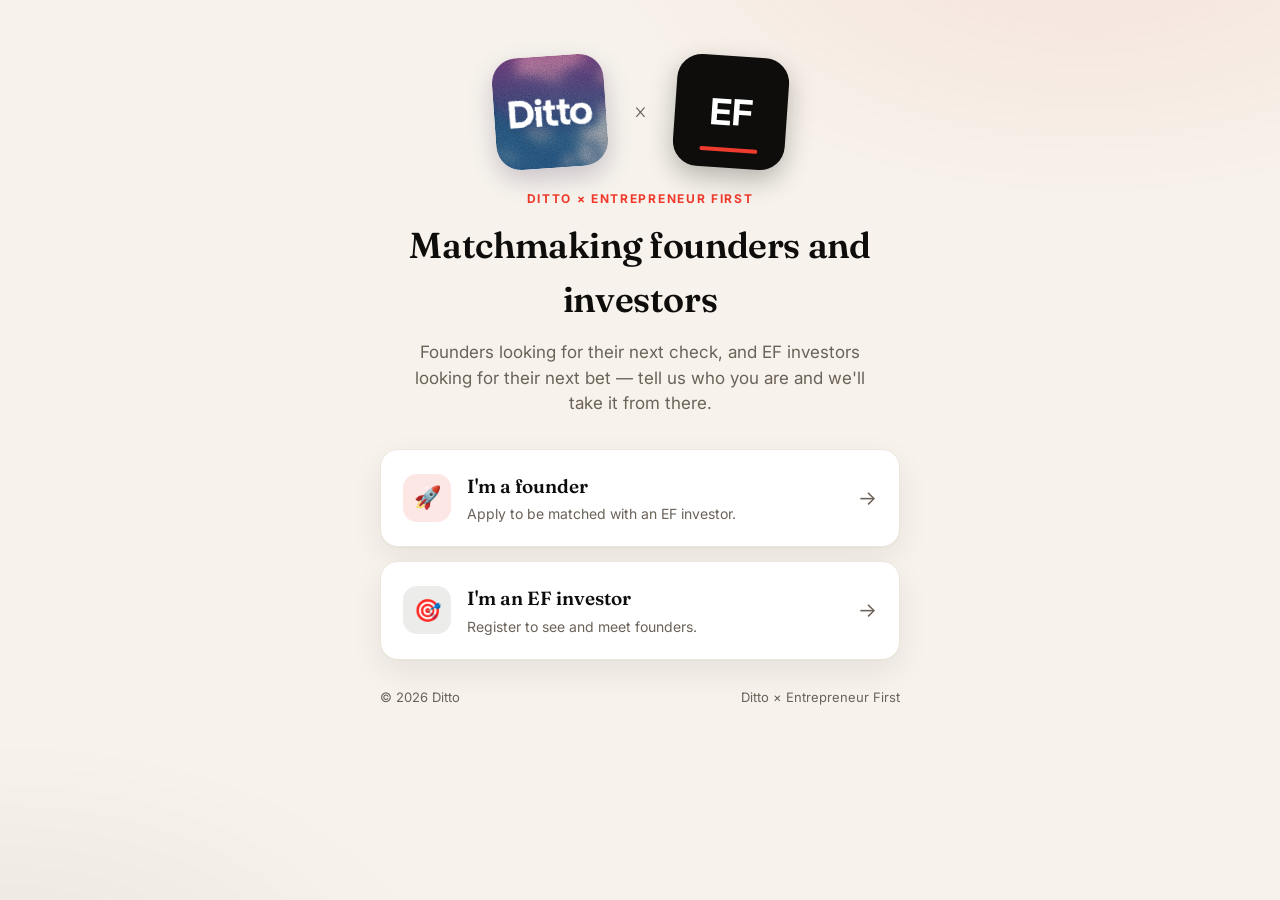
==== index.html @ c73a6417 "Initial Ditto x EF matchmaking landing page Founder application and EF investor registration forms, " ====
<!DOCTYPE html>
<html lang="en">
<head>
  <meta charset="UTF-8" />
  <meta name="viewport" content="width=device-width, initial-scale=1.0" />
  <title>Ditto × EF — Founders meet Investors</title>
  <meta name="description" content="Ditto x Entrepreneur First. Founders and EF investors, matched." />

  <!-- Open Graph -->
  <meta property="og:title" content="Ditto × EF — Founders meet Investors" />
  <meta property="og:description" content="Apply as a founder or an EF investor and get matched." />
  <meta property="og:type" content="website" />

  <link rel="preconnect" href="https://fonts.googleapis.com" />
  <link rel="preconnect" href="https://fonts.gstatic.com" crossorigin />
  <link href="https://fonts.googleapis.com/css2?family=Inter:wght@400;500;600;700&family=Fraunces:opsz,wght@9..144,500;9..144,600;9..144,700&display=swap" rel="stylesheet" />
  <link rel="stylesheet" href="styles.css" />
</head>
<body>
  <div class="bg-grain" aria-hidden="true"></div>

  <main class="wrap">
    <header class="hero">
      <div class="logos">
        <img class="logo-ditto" src="assets/ditto-logo.png" alt="Ditto" />
        <span class="logo-x" aria-hidden="true">×</span>
        <div class="logo-ef" aria-label="Entrepreneur First"><span>EF</span></div>
      </div>
      <p class="eyebrow">Ditto × Entrepreneur First</p>
      <h1 class="headline">Matchmaking founders and investors</h1>
      <p class="subtitle">
        Founders looking for their next check, and EF investors looking for
        their next bet — tell us who you are and we'll take it from there.
      </p>
    </header>

    <section class="choices" aria-label="Choose how you'd like to apply">
      <a class="choice-card founder" href="founder.html">
        <div class="choice-icon">🚀</div>
        <div class="choice-copy">
          <p class="choice-title">I'm a founder</p>
          <p class="choice-desc">Apply to be matched with an EF investor.</p>
        </div>
        <span class="choice-arrow" aria-hidden="true">→</span>
      </a>

      <a class="choice-card investor" href="investor.html">
        <div class="choice-icon">🎯</div>
        <div class="choice-copy">
          <p class="choice-title">I'm an EF investor</p>
          <p class="choice-desc">Register to see and meet founders.</p>
        </div>
        <span class="choice-arrow" aria-hidden="true">→</span>
      </a>
    </section>

    <footer class="footer">
      <span>© <span id="year"></span> Ditto</span>
      <span>Ditto × Entrepreneur First</span>
    </footer>
  </main>

  <script src="script.js"></script>
</body>
</html>
---- styles.css ----
:root {
  --bg: #f7f3ec;
  --ink: #0e0d0c;
  --ink-soft: #6b6258;
  --accent: #ef3b2d;       /* EF red */
  --accent-ink: #ffffff;
  --ditto-pink: #ff2e9a;   /* secondary, used sparingly for the Ditto side */
  --card: #ffffff;
  --line: #ece6dd;
  --line-strong: #d9d0c4;
  --radius: 18px;
  --shadow: 0 1px 2px rgba(14, 13, 12, 0.04), 0 12px 32px rgba(14, 13, 12, 0.07);
}

* { box-sizing: border-box; }

html { -webkit-text-size-adjust: 100%; }

body {
  margin: 0;
  background: var(--bg);
  color: var(--ink);
  font-family: "Inter", system-ui, -apple-system, sans-serif;
  line-height: 1.5;
  -webkit-font-smoothing: antialiased;
}

.bg-grain {
  position: fixed;
  inset: 0;
  z-index: 0;
  pointer-events: none;
  background:
    radial-gradient(60% 50% at 85% -10%, rgba(239, 59, 45, 0.09), transparent 70%),
    radial-gradient(50% 40% at 0% 110%, rgba(14, 13, 12, 0.05), transparent 70%);
}

.wrap {
  position: relative;
  z-index: 1;
  max-width: 560px;
  margin: 0 auto;
  padding: 56px 20px 40px;
}

a { color: inherit; }

/* Hero / co-brand lockup */
.hero { text-align: center; margin-bottom: 32px; }

.logos {
  display: flex;
  align-items: center;
  justify-content: center;
  gap: clamp(14px, 4.5vw, 28px);
  margin-bottom: 22px;
}

.logo-ditto {
  height: clamp(84px, 24vw, 112px);
  width: auto;
  display: block;
  border-radius: 22%;
  transform: rotate(-4deg);
  box-shadow: 0 10px 26px rgba(60, 40, 90, 0.24);
}

.logo-x {
  font-family: "Fraunces", Georgia, serif;
  font-size: clamp(20px, 6vw, 26px);
  color: var(--ink-soft);
  line-height: 1;
}

/* EF badge — stand-in for the official EF mark until the real logo asset is swapped in */
.logo-ef {
  display: flex;
  align-items: center;
  justify-content: center;
  height: clamp(84px, 24vw, 112px);
  width: clamp(84px, 24vw, 112px);
  background: var(--ink);
  border-radius: 22%;
  transform: rotate(4deg);
  box-shadow: 0 10px 26px rgba(14, 13, 12, 0.28);
  position: relative;
}

.logo-ef span {
  font-family: "Inter", sans-serif;
  font-weight: 700;
  font-size: clamp(26px, 8vw, 36px);
  color: #fff;
  letter-spacing: -0.02em;
}

.logo-ef::after {
  content: "";
  position: absolute;
  bottom: 14%;
  left: 24%;
  right: 24%;
  height: 4px;
  background: var(--accent);
  border-radius: 2px;
}

.eyebrow {
  font-family: "Inter", sans-serif;
  font-weight: 700;
  font-size: 12px;
  letter-spacing: 0.14em;
  text-transform: uppercase;
  color: var(--accent);
  margin: 0 0 10px;
}

.headline {
  font-family: "Fraunces", Georgia, serif;
  font-weight: 600;
  font-size: clamp(26px, 7vw, 36px);
  letter-spacing: -0.01em;
  margin: 0 0 14px;
}

.subtitle {
  font-size: 17px;
  color: var(--ink-soft);
  max-width: 42ch;
  margin: 0 auto 8px;
}

/* Landing choice cards */
.choices {
  display: grid;
  gap: 14px;
  margin-top: 32px;
}

.choice-card {
  display: flex;
  align-items: center;
  gap: 16px;
  background: var(--card);
  border: 1px solid var(--line);
  border-radius: var(--radius);
  box-shadow: var(--shadow);
  padding: 22px 22px;
  text-decoration: none;
  color: var(--ink);
  transition: transform 0.12s, box-shadow 0.15s, border-color 0.15s;
}

.choice-card:hover {
  transform: translateY(-2px);
  border-color: var(--line-strong);
  box-shadow: 0 4px 8px rgba(14, 13, 12, 0.05), 0 16px 36px rgba(14, 13, 12, 0.1);
}

.choice-icon {
  flex-shrink: 0;
  width: 48px;
  height: 48px;
  border-radius: 14px;
  display: flex;
  align-items: center;
  justify-content: center;
  font-size: 22px;
}

.choice-card.founder .choice-icon { background: rgba(239, 59, 45, 0.12); }
.choice-card.investor .choice-icon { background: rgba(14, 13, 12, 0.08); }

.choice-copy { flex: 1; }

.choice-title {
  font-family: "Fraunces", Georgia, serif;
  font-weight: 600;
  font-size: 19px;
  margin: 0 0 3px;
}

.choice-desc {
  font-size: 14px;
  color: var(--ink-soft);
  margin: 0;
}

.choice-arrow {
  font-size: 20px;
  color: var(--ink-soft);
  flex-shrink: 0;
}

/* Card (forms) */
.card {
  background: var(--card);
  border: 1px solid var(--line);
  border-radius: var(--radius);
  box-shadow: var(--shadow);
  padding: 28px 24px;
}

.card-title {
  font-family: "Fraunces", Georgia, serif;
  font-weight: 600;
  font-size: 24px;
  margin: 0 0 20px;
}

.back-link {
  display: inline-flex;
  align-items: center;
  gap: 6px;
  font-size: 14px;
  font-weight: 600;
  color: var(--ink-soft);
  text-decoration: none;
  margin-bottom: 18px;
}

.back-link:hover { color: var(--ink); }

/* Fields */
.field { margin-bottom: 18px; }

.field-row {
  display: grid;
  grid-template-columns: 1fr 1fr;
  gap: 14px;
}

label, legend {
  display: block;
  font-size: 14px;
  font-weight: 600;
  margin-bottom: 7px;
  padding: 0;
}

.hint {
  font-weight: 400;
  color: var(--ink-soft);
  font-size: 13px;
}

input[type="text"],
input[type="email"],
input[type="url"],
input[type="number"],
select,
textarea {
  width: 100%;
  font: inherit;
  color: var(--ink);
  background: #fdfbf8;
  border: 1px solid var(--line-strong);
  border-radius: 12px;
  padding: 12px 14px;
  transition: border-color 0.15s, box-shadow 0.15s;
  appearance: none;
}

select {
  background-image: url("data:image/svg+xml,%3Csvg xmlns='http://www.w3.org/2000/svg' viewBox='0 0 20 20' fill='%236b6258'%3E%3Cpath d='M5.5 7.5l4.5 4.5 4.5-4.5' stroke='%236b6258' stroke-width='1.5' fill='none' stroke-linecap='round' stroke-linejoin='round'/%3E%3C/svg%3E");
  background-repeat: no-repeat;
  background-position: right 14px center;
  padding-right: 38px;
}

input::placeholder, textarea::placeholder { color: #b3a99c; }

input:focus, textarea:focus, select:focus {
  outline: none;
  border-color: var(--accent);
  box-shadow: 0 0 0 3px rgba(239, 59, 45, 0.14);
  background: #fff;
}

textarea { resize: vertical; min-height: 56px; }

fieldset { border: 0; margin: 0 0 18px; padding: 0; }

/* Segmented control */
.segmented {
  display: grid;
  gap: 8px;
}

.segmented.cols-2 { grid-template-columns: 1fr 1fr; }
.segmented.cols-3 { grid-template-columns: repeat(3, 1fr); }

.seg { margin: 0; cursor: pointer; }
.seg input { position: absolute; opacity: 0; pointer-events: none; }

.seg span {
  display: block;
  text-align: center;
  font-weight: 500;
  font-size: 14px;
  padding: 12px 8px;
  border: 1px solid var(--line-strong);
  border-radius: 12px;
  background: #fdfbf8;
  transition: all 0.15s;
}

.seg input:checked + span {
  border-color: var(--accent);
  background: var(--accent);
  color: var(--accent-ink);
  box-shadow: 0 4px 12px rgba(239, 59, 45, 0.22);
}

.seg input:focus-visible + span {
  box-shadow: 0 0 0 3px rgba(239, 59, 45, 0.3);
}

/* Submit */
.submit {
  width: 100%;
  font: inherit;
  font-weight: 600;
  font-size: 16px;
  color: var(--accent-ink);
  background: var(--ink);
  border: 0;
  border-radius: 12px;
  padding: 15px;
  margin-top: 6px;
  cursor: pointer;
  transition: transform 0.08s, box-shadow 0.15s, opacity 0.15s, background 0.15s;
  box-shadow: 0 6px 18px rgba(14, 13, 12, 0.24);
}

.submit:hover { background: var(--accent); box-shadow: 0 8px 22px rgba(239, 59, 45, 0.3); }
.submit:active { transform: translateY(1px); }
.submit:disabled { opacity: 0.6; cursor: progress; }

.form-note {
  text-align: center;
  font-size: 14px;
  margin: 14px 0 0;
  min-height: 1px;
}
.form-note.ok { color: #1a7f4b; }
.form-note.err { color: var(--accent); }

/* Footer */
.footer {
  display: flex;
  justify-content: space-between;
  flex-wrap: wrap;
  gap: 8px;
  margin-top: 28px;
  font-size: 13px;
  color: var(--ink-soft);
}

.hidden { display: none; }

@media (max-width: 460px) {
  .field-row { grid-template-columns: 1fr; }
  .segmented.cols-3 { grid-template-columns: 1fr; }
}
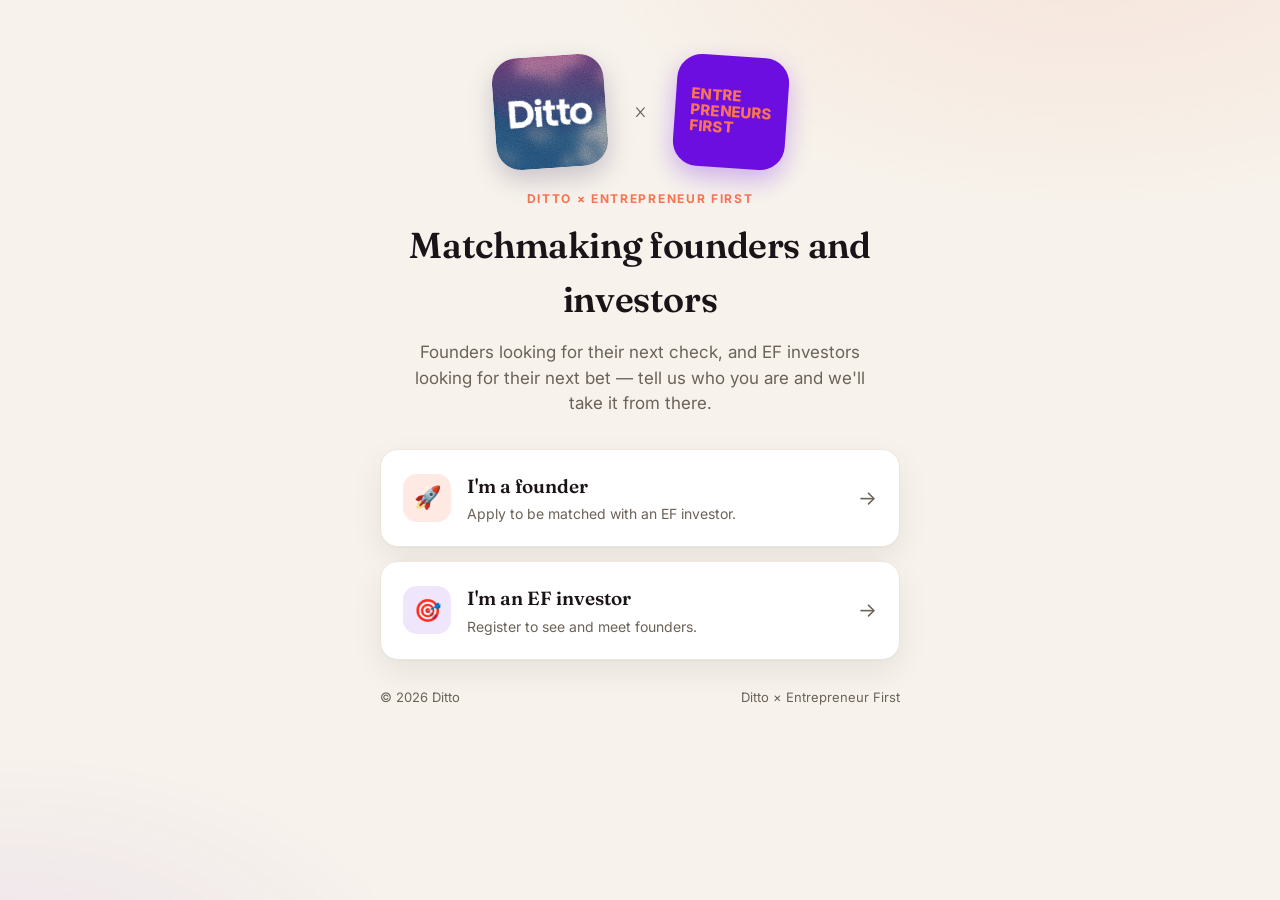
==== commit c0fd23c2: "Match EF's real brand: electric purple + coral, wordmark-style badge Co-Authored-By: Claude Fable 5 " ====
--- a/index.html
+++ b/index.html
@@ -24,7 +24,7 @@
       <div class="logos">
         <img class="logo-ditto" src="assets/ditto-logo.png" alt="Ditto" />
         <span class="logo-x" aria-hidden="true">×</span>
-        <div class="logo-ef" aria-label="Entrepreneur First"><span>EF</span></div>
+        <div class="logo-ef" aria-label="Entrepreneurs First"><span>Entre<br />preneurs<br />First</span></div>
       </div>
       <p class="eyebrow">Ditto × Entrepreneur First</p>
       <h1 class="headline">Matchmaking founders and investors</h1>
--- a/styles.css
+++ b/styles.css
@@ -1,8 +1,9 @@
 :root {
   --bg: #f7f3ec;
-  --ink: #0e0d0c;
+  --ink: #1a1418;
   --ink-soft: #6b6258;
-  --accent: #ef3b2d;       /* EF red */
+  --accent: #fa7452;       /* EF coral orange */
+  --ef-purple: #6c0ee0;    /* EF electric purple */
   --accent-ink: #ffffff;
   --ditto-pink: #ff2e9a;   /* secondary, used sparingly for the Ditto side */
   --card: #ffffff;
@@ -31,8 +32,8 @@
   z-index: 0;
   pointer-events: none;
   background:
-    radial-gradient(60% 50% at 85% -10%, rgba(239, 59, 45, 0.09), transparent 70%),
-    radial-gradient(50% 40% at 0% 110%, rgba(14, 13, 12, 0.05), transparent 70%);
+    radial-gradient(60% 50% at 85% -10%, rgba(250, 116, 82, 0.12), transparent 70%),
+    radial-gradient(50% 40% at 0% 110%, rgba(108, 14, 224, 0.07), transparent 70%);
 }
 
 .wrap {
@@ -72,37 +73,29 @@
   line-height: 1;
 }
 
-/* EF badge — stand-in for the official EF mark until the real logo asset is swapped in */
+/* EF badge — CSS recreation of the EF wordmark (stacked coral caps on purple);
+   swap for the official logo asset if a file becomes available */
 .logo-ef {
   display: flex;
   align-items: center;
   justify-content: center;
   height: clamp(84px, 24vw, 112px);
   width: clamp(84px, 24vw, 112px);
-  background: var(--ink);
+  background: var(--ef-purple);
   border-radius: 22%;
   transform: rotate(4deg);
-  box-shadow: 0 10px 26px rgba(14, 13, 12, 0.28);
-  position: relative;
+  box-shadow: 0 10px 26px rgba(108, 14, 224, 0.30);
 }
 
 .logo-ef span {
   font-family: "Inter", sans-serif;
-  font-weight: 700;
-  font-size: clamp(26px, 8vw, 36px);
-  color: #fff;
-  letter-spacing: -0.02em;
-}
-
-.logo-ef::after {
-  content: "";
-  position: absolute;
-  bottom: 14%;
-  left: 24%;
-  right: 24%;
-  height: 4px;
-  background: var(--accent);
-  border-radius: 2px;
+  font-weight: 800;
+  font-size: clamp(11px, 3.2vw, 15px);
+  line-height: 1.05;
+  color: var(--accent);
+  text-transform: uppercase;
+  text-align: left;
+  letter-spacing: 0.01em;
 }
 
 .eyebrow {
@@ -168,8 +161,8 @@
   font-size: 22px;
 }
 
-.choice-card.founder .choice-icon { background: rgba(239, 59, 45, 0.12); }
-.choice-card.investor .choice-icon { background: rgba(14, 13, 12, 0.08); }
+.choice-card.founder .choice-icon { background: rgba(250, 116, 82, 0.16); }
+.choice-card.investor .choice-icon { background: rgba(108, 14, 224, 0.10); }
 
 .choice-copy { flex: 1; }
 
@@ -273,7 +266,7 @@
 input:focus, textarea:focus, select:focus {
   outline: none;
   border-color: var(--accent);
-  box-shadow: 0 0 0 3px rgba(239, 59, 45, 0.14);
+  box-shadow: 0 0 0 3px rgba(250, 116, 82, 0.18);
   background: #fff;
 }
 
@@ -309,11 +302,11 @@
   border-color: var(--accent);
   background: var(--accent);
   color: var(--accent-ink);
-  box-shadow: 0 4px 12px rgba(239, 59, 45, 0.22);
+  box-shadow: 0 4px 12px rgba(250, 116, 82, 0.28);
 }
 
 .seg input:focus-visible + span {
-  box-shadow: 0 0 0 3px rgba(239, 59, 45, 0.3);
+  box-shadow: 0 0 0 3px rgba(250, 116, 82, 0.35);
 }
 
 /* Submit */
@@ -323,17 +316,17 @@
   font-weight: 600;
   font-size: 16px;
   color: var(--accent-ink);
-  background: var(--ink);
+  background: var(--ef-purple);
   border: 0;
   border-radius: 12px;
   padding: 15px;
   margin-top: 6px;
   cursor: pointer;
   transition: transform 0.08s, box-shadow 0.15s, opacity 0.15s, background 0.15s;
-  box-shadow: 0 6px 18px rgba(14, 13, 12, 0.24);
-}
-
-.submit:hover { background: var(--accent); box-shadow: 0 8px 22px rgba(239, 59, 45, 0.3); }
+  box-shadow: 0 6px 18px rgba(108, 14, 224, 0.26);
+}
+
+.submit:hover { background: var(--accent); box-shadow: 0 8px 22px rgba(250, 116, 82, 0.36); }
 .submit:active { transform: translateY(1px); }
 .submit:disabled { opacity: 0.6; cursor: progress; }
 
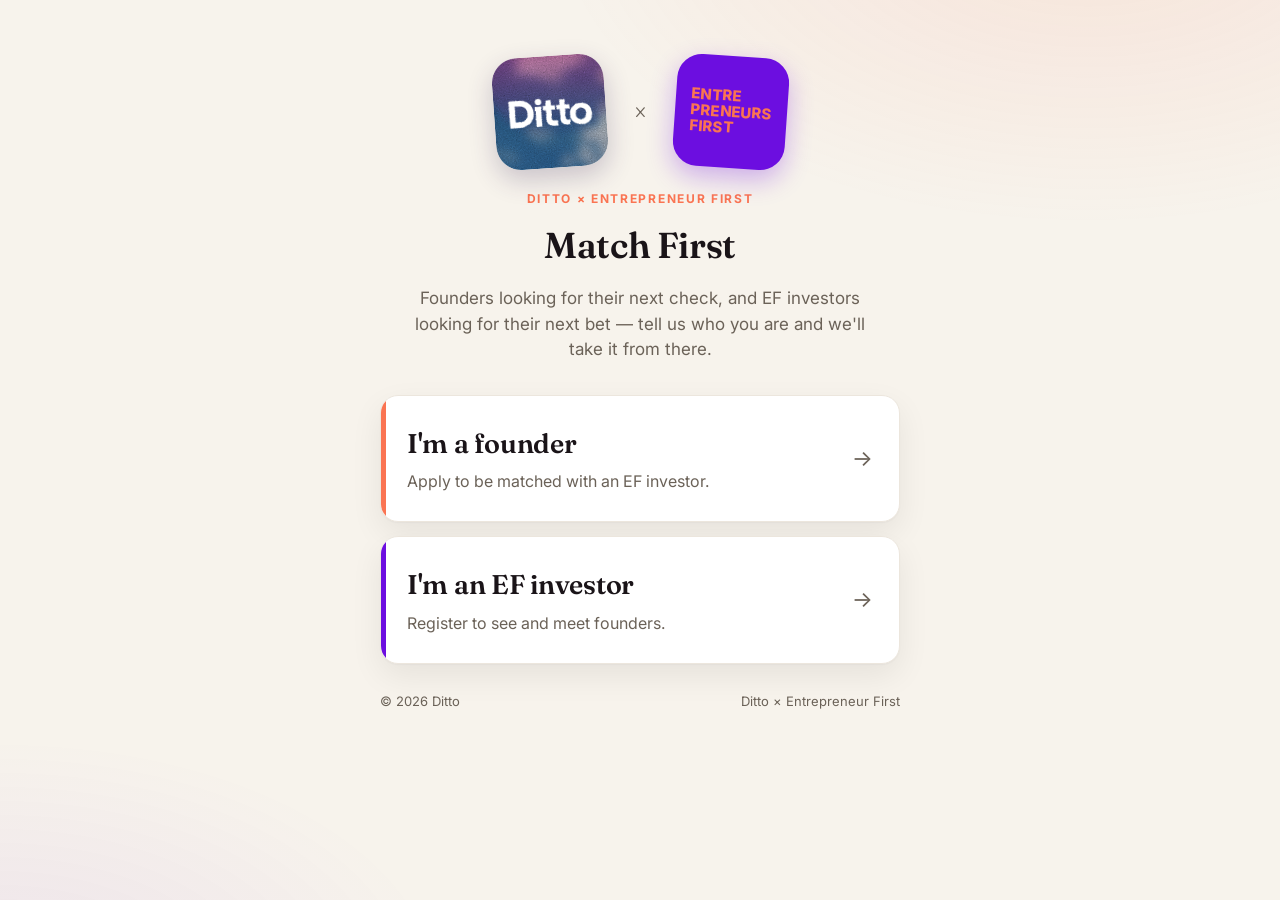
==== commit 8a0dde08: "Rename to Match First; clean up choice cards (no emojis, bigger serif titles, brand-color edges) Co-" ====
--- a/index.html
+++ b/index.html
@@ -3,11 +3,11 @@
 <head>
   <meta charset="UTF-8" />
   <meta name="viewport" content="width=device-width, initial-scale=1.0" />
-  <title>Ditto × EF — Founders meet Investors</title>
-  <meta name="description" content="Ditto x Entrepreneur First. Founders and EF investors, matched." />
+  <title>Match First — Ditto × Entrepreneur First</title>
+  <meta name="description" content="Match First, by Ditto x Entrepreneur First. Founders and EF investors, matched." />
 
   <!-- Open Graph -->
-  <meta property="og:title" content="Ditto × EF — Founders meet Investors" />
+  <meta property="og:title" content="Match First — Ditto × Entrepreneur First" />
   <meta property="og:description" content="Apply as a founder or an EF investor and get matched." />
   <meta property="og:type" content="website" />
 
@@ -27,7 +27,7 @@
         <div class="logo-ef" aria-label="Entrepreneurs First"><span>Entre<br />preneurs<br />First</span></div>
       </div>
       <p class="eyebrow">Ditto × Entrepreneur First</p>
-      <h1 class="headline">Matchmaking founders and investors</h1>
+      <h1 class="headline">Match First</h1>
       <p class="subtitle">
         Founders looking for their next check, and EF investors looking for
         their next bet — tell us who you are and we'll take it from there.
@@ -36,7 +36,6 @@
 
     <section class="choices" aria-label="Choose how you'd like to apply">
       <a class="choice-card founder" href="founder.html">
-        <div class="choice-icon">🚀</div>
         <div class="choice-copy">
           <p class="choice-title">I'm a founder</p>
           <p class="choice-desc">Apply to be matched with an EF investor.</p>
@@ -45,7 +44,6 @@
       </a>
 
       <a class="choice-card investor" href="investor.html">
-        <div class="choice-icon">🎯</div>
         <div class="choice-copy">
           <p class="choice-title">I'm an EF investor</p>
           <p class="choice-desc">Register to see and meet founders.</p>
--- a/styles.css
+++ b/styles.css
@@ -131,18 +131,33 @@
 }
 
 .choice-card {
+  position: relative;
   display: flex;
   align-items: center;
-  gap: 16px;
+  gap: 18px;
   background: var(--card);
   border: 1px solid var(--line);
   border-radius: var(--radius);
   box-shadow: var(--shadow);
-  padding: 22px 22px;
+  padding: 28px 26px;
   text-decoration: none;
   color: var(--ink);
+  overflow: hidden;
   transition: transform 0.12s, box-shadow 0.15s, border-color 0.15s;
 }
+
+/* slim brand-color edge in place of the old emoji icons */
+.choice-card::before {
+  content: "";
+  position: absolute;
+  left: 0;
+  top: 0;
+  bottom: 0;
+  width: 5px;
+}
+
+.choice-card.founder::before { background: var(--accent); }
+.choice-card.investor::before { background: var(--ef-purple); }
 
 .choice-card:hover {
   transform: translateY(-2px);
@@ -150,40 +165,30 @@
   box-shadow: 0 4px 8px rgba(14, 13, 12, 0.05), 0 16px 36px rgba(14, 13, 12, 0.1);
 }
 
-.choice-icon {
-  flex-shrink: 0;
-  width: 48px;
-  height: 48px;
-  border-radius: 14px;
-  display: flex;
-  align-items: center;
-  justify-content: center;
-  font-size: 22px;
-}
-
-.choice-card.founder .choice-icon { background: rgba(250, 116, 82, 0.16); }
-.choice-card.investor .choice-icon { background: rgba(108, 14, 224, 0.10); }
-
 .choice-copy { flex: 1; }
 
 .choice-title {
   font-family: "Fraunces", Georgia, serif;
   font-weight: 600;
-  font-size: 19px;
-  margin: 0 0 3px;
+  font-size: clamp(23px, 6vw, 27px);
+  letter-spacing: -0.01em;
+  margin: 0 0 5px;
 }
 
 .choice-desc {
-  font-size: 14px;
+  font-size: 16px;
   color: var(--ink-soft);
   margin: 0;
 }
 
 .choice-arrow {
-  font-size: 20px;
+  font-size: 22px;
   color: var(--ink-soft);
   flex-shrink: 0;
-}
+  transition: transform 0.15s, color 0.15s;
+}
+
+.choice-card:hover .choice-arrow { transform: translateX(4px); color: var(--ink); }
 
 /* Card (forms) */
 .card {
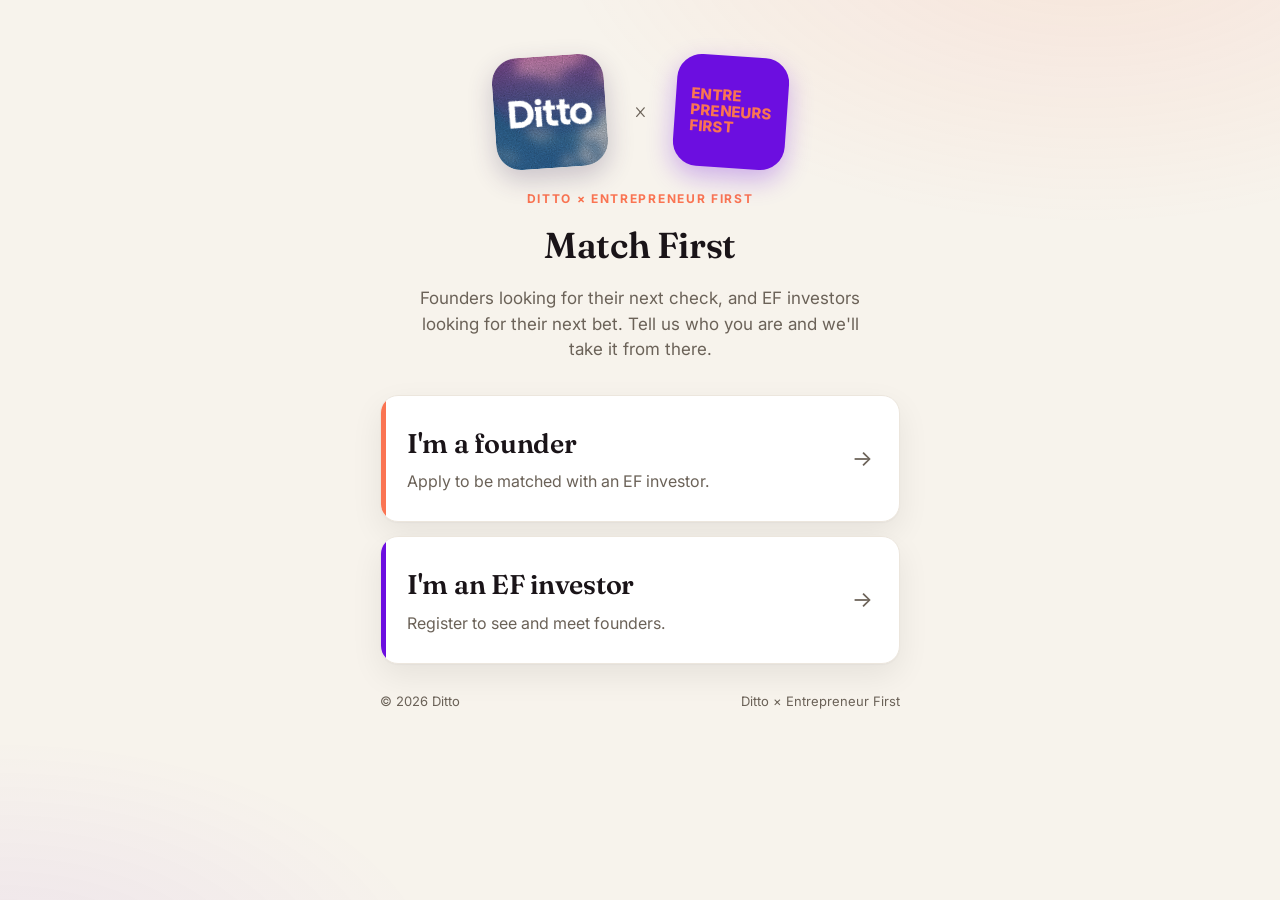
==== commit a30cb2cf: "Remove all em dashes from copy Co-Authored-By: Claude Fable 5 <noreply@anthropic.com>" ====
--- a/index.html
+++ b/index.html
@@ -3,11 +3,11 @@
 <head>
   <meta charset="UTF-8" />
   <meta name="viewport" content="width=device-width, initial-scale=1.0" />
-  <title>Match First — Ditto × Entrepreneur First</title>
+  <title>Match First | Ditto × Entrepreneur First</title>
   <meta name="description" content="Match First, by Ditto x Entrepreneur First. Founders and EF investors, matched." />
 
   <!-- Open Graph -->
-  <meta property="og:title" content="Match First — Ditto × Entrepreneur First" />
+  <meta property="og:title" content="Match First | Ditto × Entrepreneur First" />
   <meta property="og:description" content="Apply as a founder or an EF investor and get matched." />
   <meta property="og:type" content="website" />
 
@@ -30,7 +30,7 @@
       <h1 class="headline">Match First</h1>
       <p class="subtitle">
         Founders looking for their next check, and EF investors looking for
-        their next bet — tell us who you are and we'll take it from there.
+        their next bet. Tell us who you are and we'll take it from there.
       </p>
     </header>
 
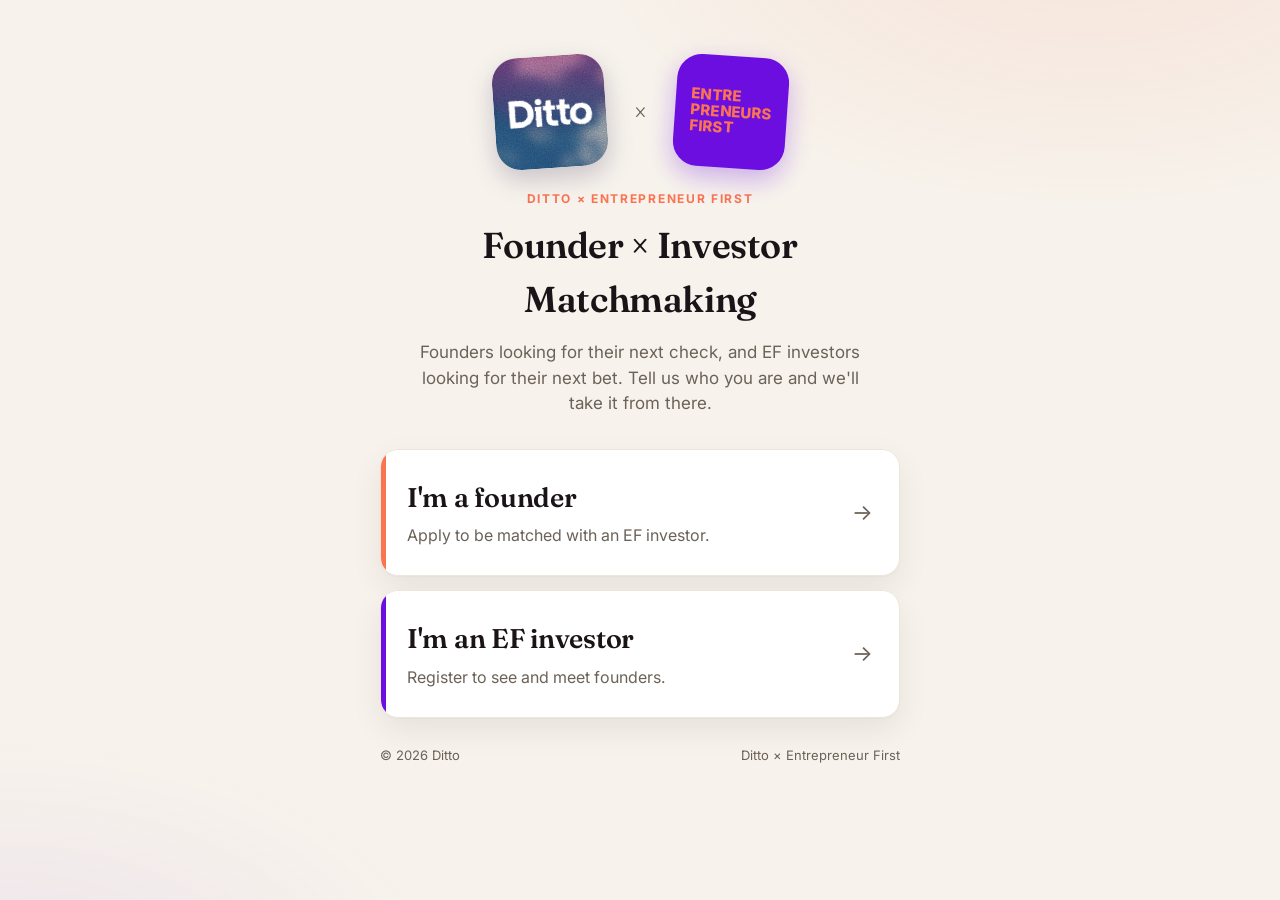
==== commit d11723f5: "Change headline to Founder × Investor Matchmaking Co-Authored-By: Claude Fable 5 <noreply@anthropic." ====
--- a/index.html
+++ b/index.html
@@ -27,7 +27,7 @@
         <div class="logo-ef" aria-label="Entrepreneurs First"><span>Entre<br />preneurs<br />First</span></div>
       </div>
       <p class="eyebrow">Ditto × Entrepreneur First</p>
-      <h1 class="headline">Match First</h1>
+      <h1 class="headline">Founder × Investor Matchmaking</h1>
       <p class="subtitle">
         Founders looking for their next check, and EF investors looking for
         their next bet. Tell us who you are and we'll take it from there.
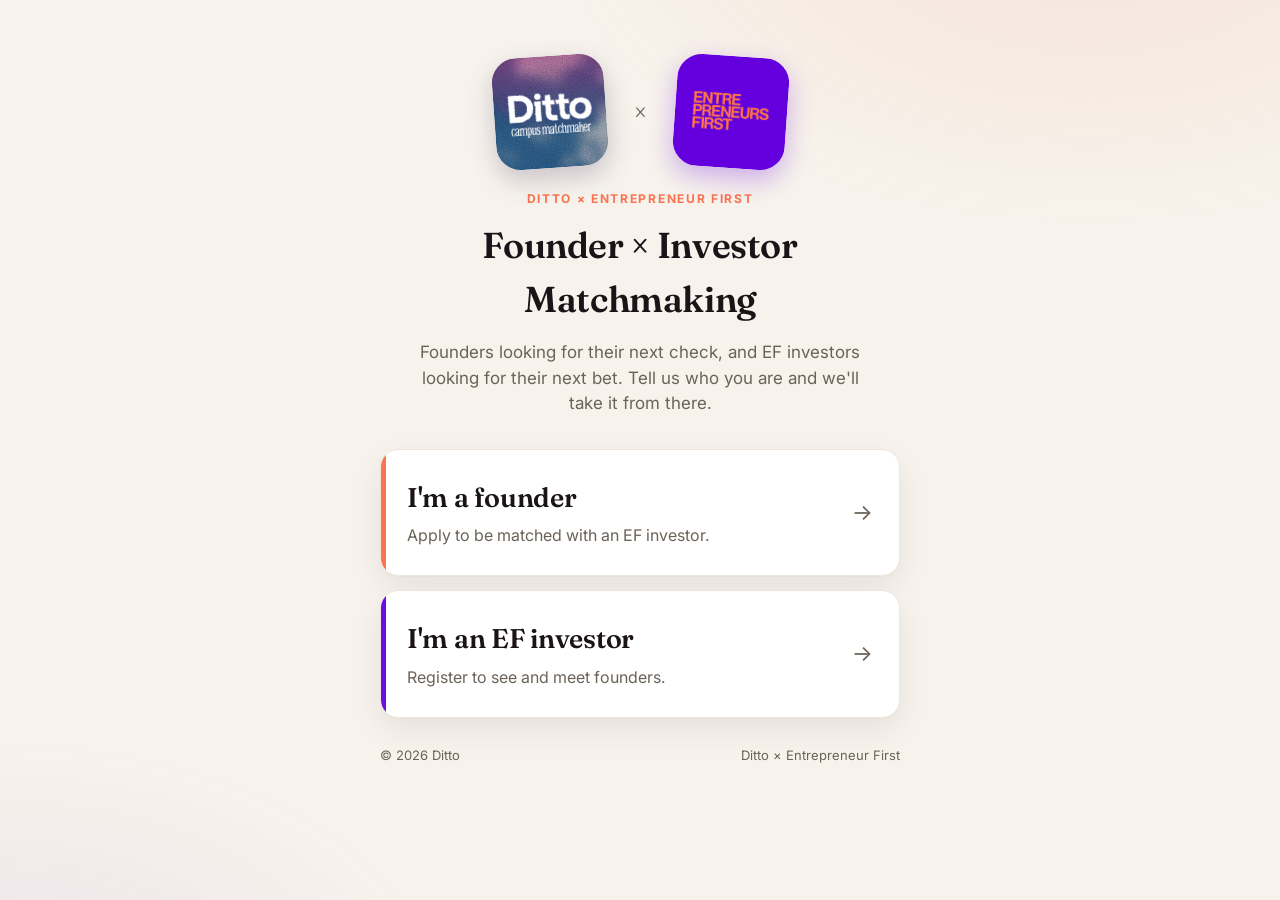
==== commit 9a580c95: "Use real logo assets: Ditto campus matchmaker and official EF logo Co-Authored-By: Claude Fable 5 <n" ====
--- a/index.html
+++ b/index.html
@@ -22,9 +22,9 @@
   <main class="wrap">
     <header class="hero">
       <div class="logos">
-        <img class="logo-ditto" src="assets/ditto-logo.png" alt="Ditto" />
+        <img class="logo-ditto" src="assets/ditto-campus-matchmaker.jpg" alt="Ditto campus matchmaker" />
         <span class="logo-x" aria-hidden="true">×</span>
-        <div class="logo-ef" aria-label="Entrepreneurs First"><span>Entre<br />preneurs<br />First</span></div>
+        <img class="logo-ef" src="assets/ef-logo.png" alt="Entrepreneurs First" />
       </div>
       <p class="eyebrow">Ditto × Entrepreneur First</p>
       <h1 class="headline">Founder × Investor Matchmaking</h1>
--- a/styles.css
+++ b/styles.css
@@ -73,29 +73,14 @@
   line-height: 1;
 }
 
-/* EF badge — CSS recreation of the EF wordmark (stacked coral caps on purple);
-   swap for the official logo asset if a file becomes available */
 .logo-ef {
-  display: flex;
-  align-items: center;
-  justify-content: center;
   height: clamp(84px, 24vw, 112px);
   width: clamp(84px, 24vw, 112px);
-  background: var(--ef-purple);
+  display: block;
+  object-fit: cover;
   border-radius: 22%;
   transform: rotate(4deg);
   box-shadow: 0 10px 26px rgba(108, 14, 224, 0.30);
-}
-
-.logo-ef span {
-  font-family: "Inter", sans-serif;
-  font-weight: 800;
-  font-size: clamp(11px, 3.2vw, 15px);
-  line-height: 1.05;
-  color: var(--accent);
-  text-transform: uppercase;
-  text-align: left;
-  letter-spacing: 0.01em;
 }
 
 .eyebrow {
